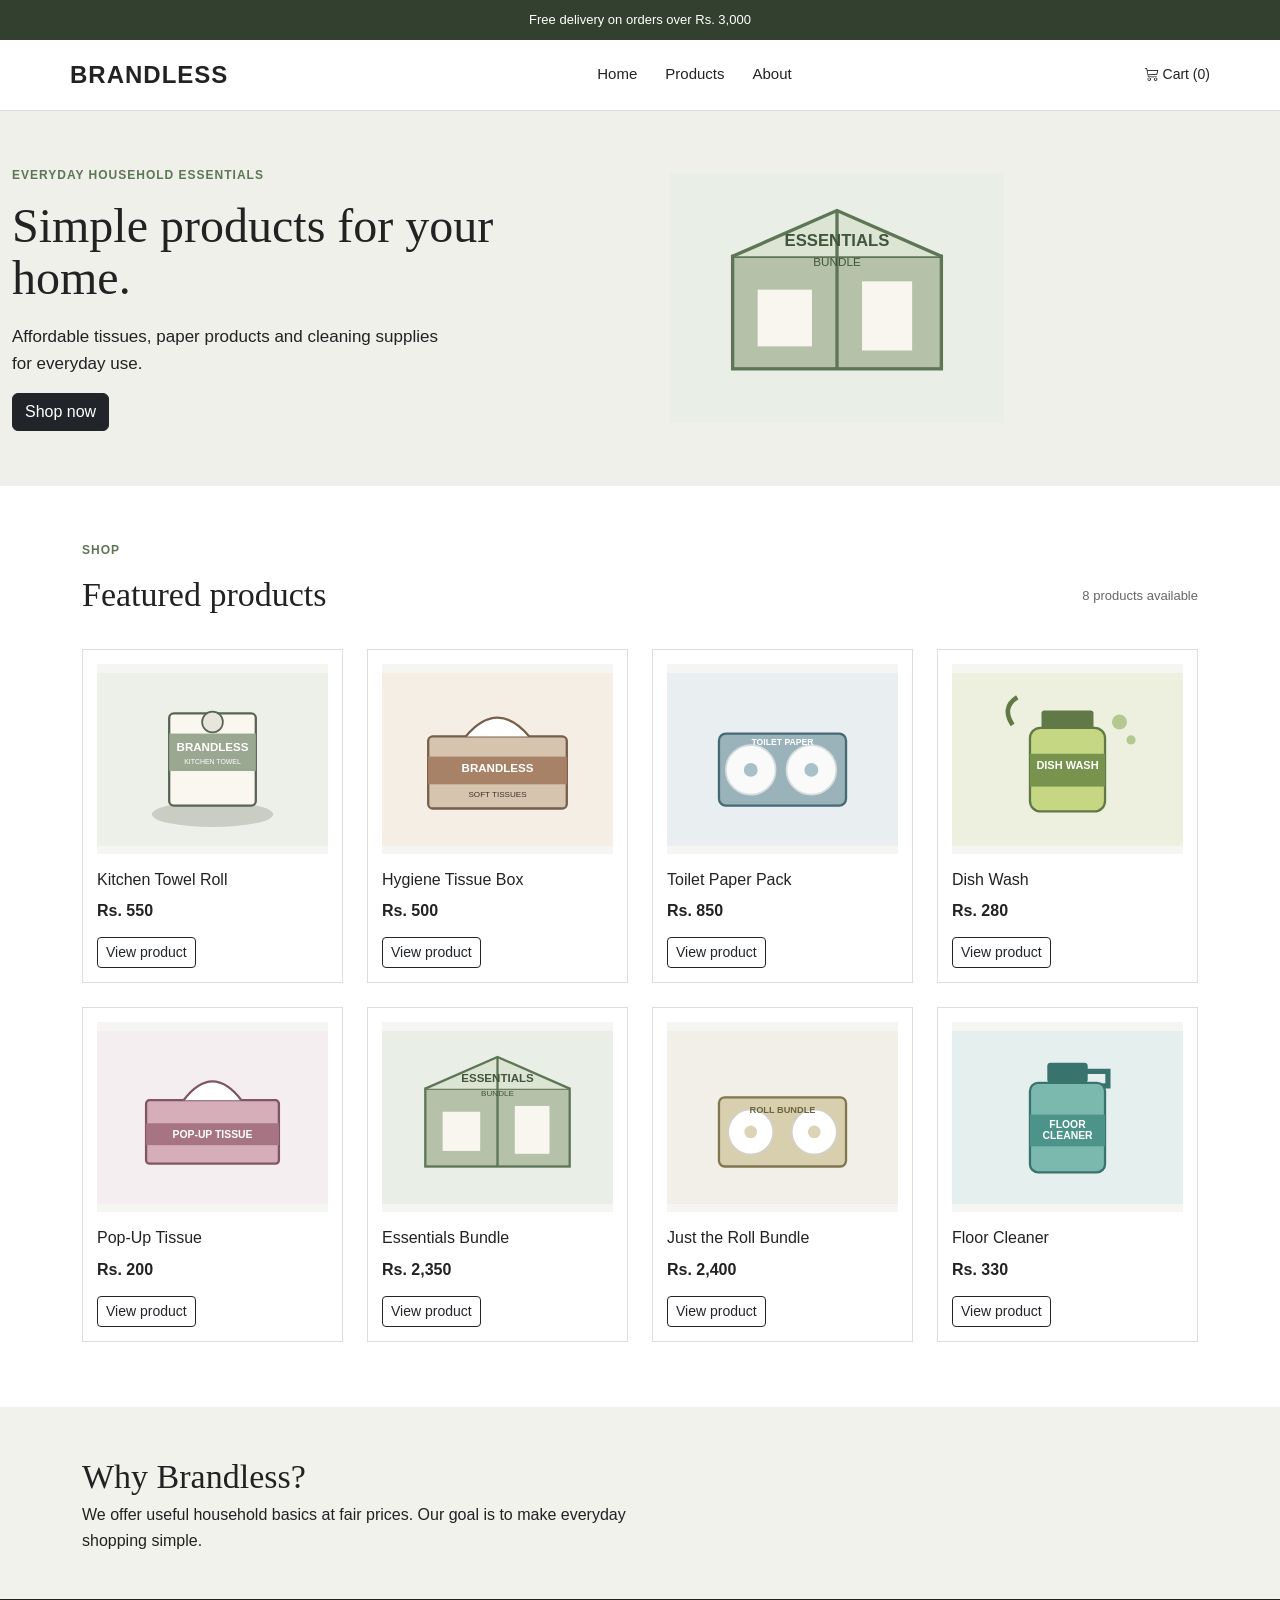
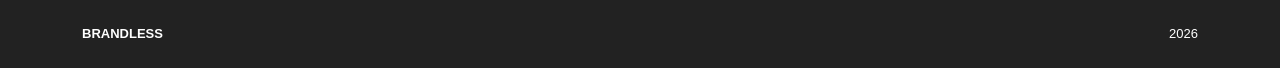
==== midterm-lab-exam/index.html @ e2c4e07b "midterm: baseline copy" ====
<!doctype html>
<html lang="en">
<head>
  <meta charset="utf-8">
  <meta name="viewport" content="width=device-width, initial-scale=1">
  <title>Brandless Store</title>
  <link href="bootstrap.min.css" rel="stylesheet">
  <link href="bootstrap-icons.css" rel="stylesheet">
  <link href="styles.css" rel="stylesheet">
</head>
<body>
  <div class="top-bar">Free delivery on orders over Rs. 3,000</div>
  <header>
    <nav class="navbar container">
      <a class="navbar-brand" href="index.html">BRANDLESS</a>
      <input class="nav-toggle" type="checkbox" id="nav-toggle">
      <label class="navbar-toggler" for="nav-toggle"><i class="bi bi-list"></i></label>
      <div class="nav-links">
        <a href="index.html">Home</a>
        <a href="#products">Products</a>
        <a href="#about">About</a>
      </div>
      <a class="cart" href="#cart"><i class="bi bi-cart3"></i> Cart (0)</a>
    </nav>
  </header>
  <main>
    <section class="hero">
      <div class="container row align-items-center">
        <div class="col-md-6">
          <p class="small-title">Everyday household essentials</p>
          <h1>Simple products for your home.</h1>
          <p>Affordable tissues, paper products and cleaning supplies for everyday use.</p>
          <a class="btn btn-dark" href="#products">Shop now</a>
        </div>
        <div class="col-md-6 hero-picture">
          <img src="assets/essentials-bundle.svg" alt="Brandless essentials bundle">
        </div>
      </div>
    </section>
    <section class="container products" id="products">
      <div class="heading">
        <div>
          <p class="small-title">Shop</p>
          <h2>Featured products</h2>
        </div>
        <p>8 products available</p>
      </div>
      <div class="row row-cols-1 row-cols-sm-2 row-cols-lg-4 g-4">
      <div class="col">
        <article class="product-card">
          <img src="assets/kitchen-towel.svg" alt="Kitchen Towel Roll">
          <h3>Kitchen Towel Roll</h3>
          <p>Rs. 550</p>
          <a href="product.html" class="btn btn-outline-dark btn-sm">View product</a>
        </article>
      </div>
      <div class="col">
        <article class="product-card">
          <img src="assets/tissue-box.svg" alt="Hygiene Tissue Box">
          <h3>Hygiene Tissue Box</h3>
          <p>Rs. 500</p>
          <a href="product.html" class="btn btn-outline-dark btn-sm">View product</a>
        </article>
      </div>
      <div class="col">
        <article class="product-card">
          <img src="assets/toilet-paper.svg" alt="Toilet Paper Pack">
          <h3>Toilet Paper Pack</h3>
          <p>Rs. 850</p>
          <a href="product.html" class="btn btn-outline-dark btn-sm">View product</a>
        </article>
      </div>
      <div class="col">
        <article class="product-card">
          <img src="assets/dish-wash.svg" alt="Dish Wash">
          <h3>Dish Wash</h3>
          <p>Rs. 280</p>
          <a href="product.html" class="btn btn-outline-dark btn-sm">View product</a>
        </article>
      </div>
      <div class="col">
        <article class="product-card">
          <img src="assets/pop-up-tissue.svg" alt="Pop Up Tissue">
          <h3>Pop-Up Tissue</h3>
          <p>Rs. 200</p>
          <a href="product.html" class="btn btn-outline-dark btn-sm">View product</a>
        </article>
      </div>
      <div class="col">
        <article class="product-card">
          <img src="assets/essentials-bundle.svg" alt="Essentials Bundle">
          <h3>Essentials Bundle</h3>
          <p>Rs. 2,350</p>
          <a href="product.html" class="btn btn-outline-dark btn-sm">View product</a>
        </article>
      </div>
      <div class="col">
        <article class="product-card">
          <img src="assets/roll-bundle.svg" alt="Just the Roll Bundle">
          <h3>Just the Roll Bundle</h3>
          <p>Rs. 2,400</p>
          <a href="product.html" class="btn btn-outline-dark btn-sm">View product</a>
        </article>
      </div>
      <div class="col">
        <article class="product-card">
          <img src="assets/floor-cleaner.svg" alt="Floor Cleaner">
          <h3>Floor Cleaner</h3>
          <p>Rs. 330</p>
          <a href="product.html" class="btn btn-outline-dark btn-sm">View product</a>
        </article>
      </div>
    </div>
  </section>
  <section class="about" id="about">
    <div class="container">
      <h2>Why Brandless?</h2>
      <p>We offer useful household basics at fair prices. Our goal is to make everyday shopping simple.</p>
    </div>
  </section>
  </main>
  <footer><div class="container"><strong>BRANDLESS</strong><span>2026</span></div></footer>
</body>
</html>
---- midterm-lab-exam/styles.css ----
*{
  box-sizing:border-box
}
body{
  margin:0;
  font-family:Arial,sans-serif;
  color:#222;
  background:#fff
}
.top-bar{
  background:#33402f;
  color:#fff;
  text-align:center;
  padding:10px;
  font-size:13px
}
header{
  border-bottom:1px solid #ddd;
  background:#fff
}
.navbar{
  min-height:70px;
  display:flex;
  align-items:center
}
.navbar-brand{
  font-size:24px;
  font-weight:bold;
  letter-spacing:1px;
  color:#222;
  text-decoration:none
}
.nav-links{
  display:flex;
  gap:28px;
  margin:auto
}
.nav-links a{
  color:#222;
  text-decoration:none;
  font-size:15px
}
.nav-links a:hover{
  color:#5e7556
}
.cart{
  color:#222;
  text-decoration:none;
  font-size:14px
}
.nav-toggle,.navbar-toggler{
  display:none
}
.hero{
  background:#eef0e9;
  padding:55px 0
}
.small-title{
  text-transform:uppercase;
  letter-spacing:1px;
  font-size:12px;
  color:#5e7556;
  font-weight:bold
}
.hero h1,.detail-page h1{
  font-family:Georgia,serif;
  font-size:48px;
  line-height:1.1;
  margin:12px 0 18px
}
.hero p:not(.small-title){
  font-size:17px;
  line-height:1.6;
  max-width:450px
}
.hero-picture{
  text-align:center
}
.hero-picture img{
  width:100%;
  max-width:390px;
  height:250px;
  object-fit:contain
}
.products{
  padding-top:55px;
  padding-bottom:65px
}
.heading{
  display:flex;
  align-items:end;
  justify-content:space-between;
  margin-bottom:28px
}
.heading h2,.about h2{
  font-family:Georgia,serif;
  font-size:34px;
  margin:5px 0
}
.heading>p{
  font-size:13px;
  color:#666
}
.product-card{
  border:1px solid #ddd;
  padding:14px;
  height:100%;
  background:#fff
}
.product-card img{
  display:block;
  width:100%;
  height:190px;
  object-fit:contain;
  background:#f5f5f2;
  margin-bottom:16px
}
.product-card h3{
  font-size:16px;
  margin:0 0 10px
}
.product-card p{
  font-weight:bold;
  margin:0 0 14px
}

.product-card button:disabled{
  cursor:not-allowed;
  opacity:.45
}
.about{
  background:#f1f2ec;
  padding:45px 0
}
.about p{
  max-width:600px;
  line-height:1.6;
  margin-bottom:0
}
footer{
  background:#222;
  color:#fff;
  padding:25px 0
}
footer .container{
  display:flex;
  justify-content:space-between;
  font-size:13px
}
.detail-page{
  padding-top:40px;
  padding-bottom:75px
}
.back{
  display:inline-block;
  margin-bottom:30px;
  color:#333
}
.detail-image{
  background:#f5f5f2;
  padding:30px
}
.detail-image img{
  width:100%;
  height:430px;
  object-fit:contain
}
.price{
  font-size:23px;
  font-weight:bold
}
.detail-page p,.detail-page li{
  line-height:1.6
}
.detail-page select{
  max-width:110px;
  margin:7px 0 16px
}
.detail-page label{
  font-weight:bold;
  font-size:14px
}
.add-button{
  display:block;
  width:100%;
  padding:12px
}

.delivery{
  font-size:14px;
  color:#596552;
  margin-top:16px
}
@media(max-width:767.98px){
  .navbar{
  flex-wrap:wrap
}
.navbar-brand{
  margin-right:auto
}
.navbar-toggler{
  display:block;
  border:0;
  background:transparent;
  font-size:25px;
  order:2;
  margin-right:15px
}
.cart{
  order:3
}
.nav-links{
  display:none;
  order:4;
  flex-basis:100%;
  margin:12px 0 15px;
  flex-direction:column;
  gap:12px
}
.nav-toggle:checked~.nav-links{
  display:flex
}
.hero{
  padding:40px 0
}
.hero h1,.detail-page h1{
  font-size:37px
}
.hero-picture{
  margin-top:25px
}
.products{
  padding-top:40px
}
.product-card img{
  height:240px
}
.heading{
  align-items:center
}
.heading h2{
  font-size:29px
}
.heading>p{
  display:none
}
.detail-image img{
  height:300px
}
footer .container{
  flex-direction:column;
  gap:8px
}

}
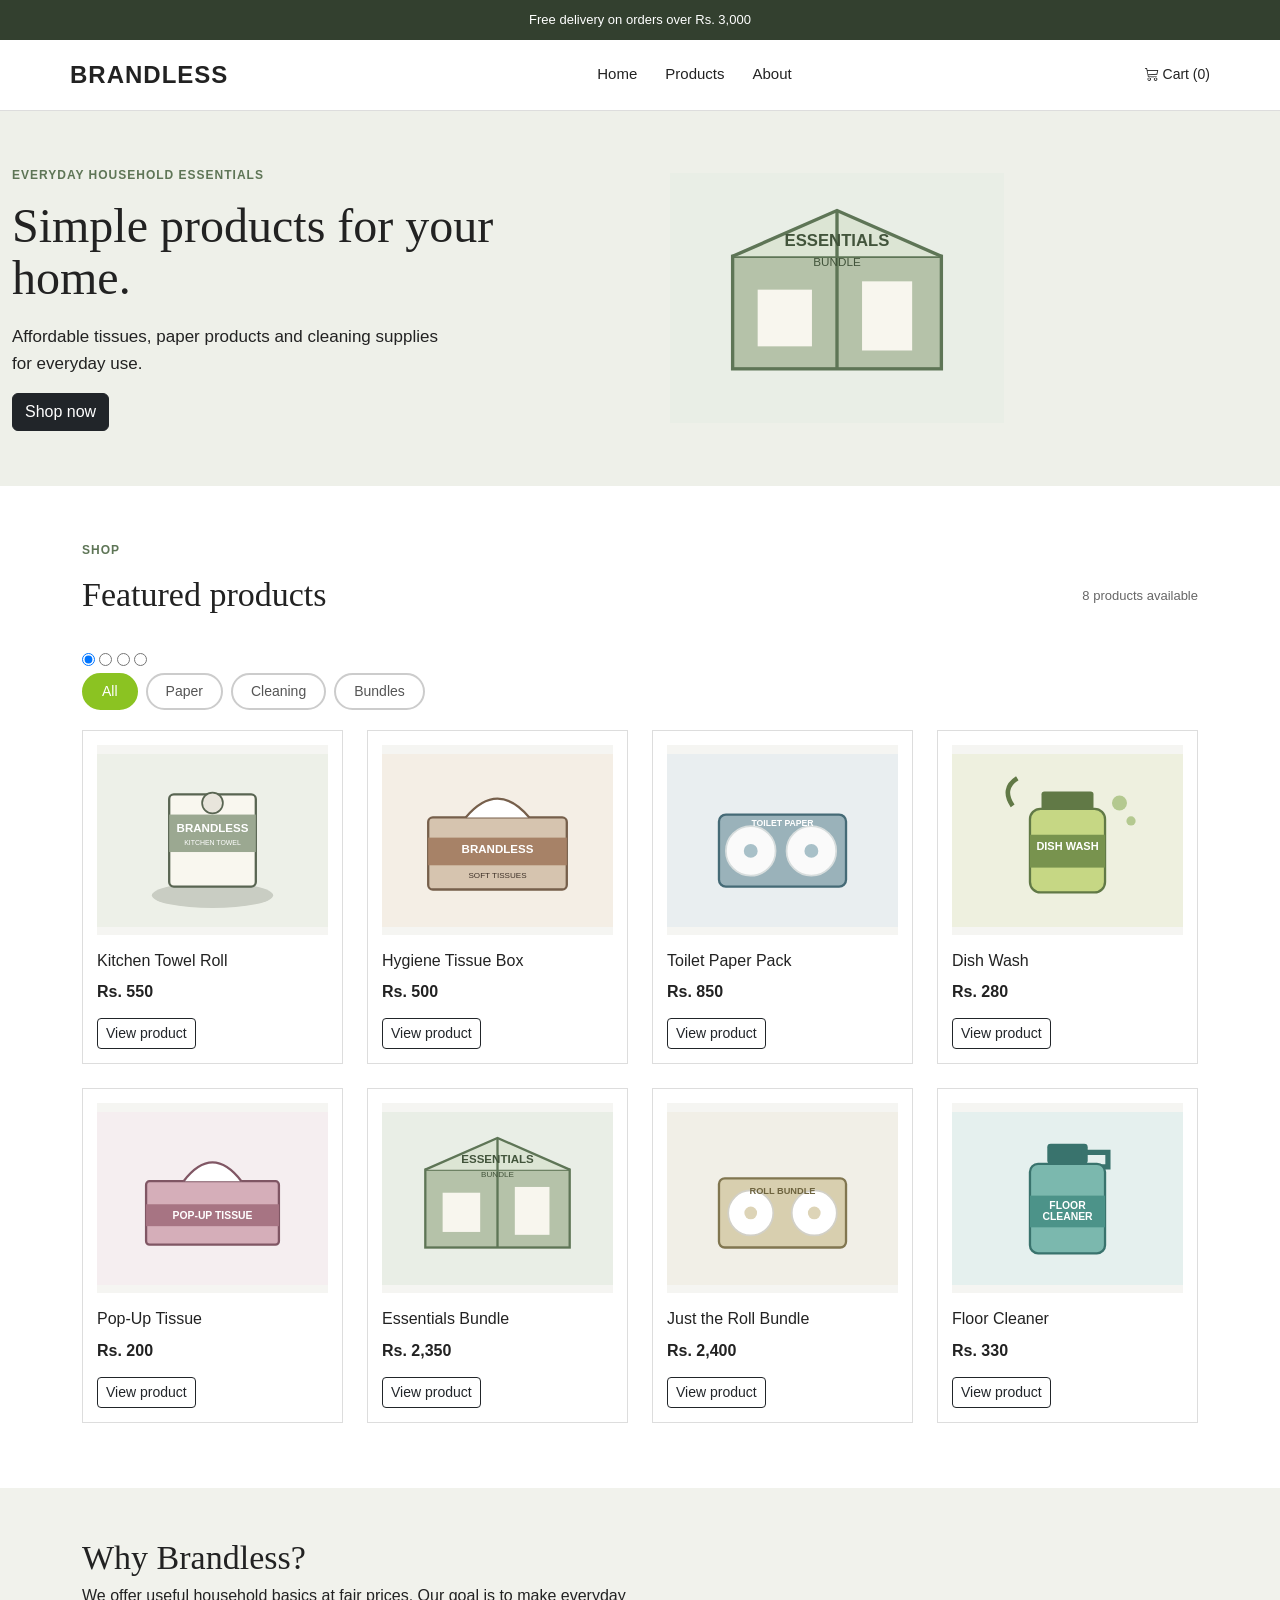
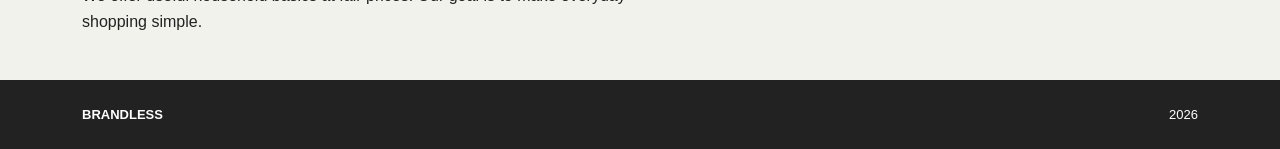
==== commit a11f4c22: "midterm task 1" ====
--- a/midterm-lab-exam/index.html
+++ b/midterm-lab-exam/index.html
@@ -45,79 +45,98 @@
         </div>
         <p>8 products available</p>
       </div>
-      <div class="row row-cols-1 row-cols-sm-2 row-cols-lg-4 g-4">
-      <div class="col">
-        <article class="product-card">
-          <img src="assets/kitchen-towel.svg" alt="Kitchen Towel Roll">
-          <h3>Kitchen Towel Roll</h3>
-          <p>Rs. 550</p>
-          <a href="product.html" class="btn btn-outline-dark btn-sm">View product</a>
-        </article>
+
+      <!-- ═══════════════════════════════════════════════════════
+           TASK 1 — CSS-only category filter
+           K = 3 → categories: Paper, Cleaning, Bundles
+           Inputs are direct siblings of #product-grid so the
+           ~ combinator can reach it. Labels stay in .filter-bar.
+           ═══════════════════════════════════════════════════════ -->
+      <input type="radio" name="cat" id="cat-all"      value="all"      checked>
+      <input type="radio" name="cat" id="cat-paper"    value="paper">
+      <input type="radio" name="cat" id="cat-cleaning" value="cleaning">
+      <input type="radio" name="cat" id="cat-bundles"  value="bundles">
+
+      <div class="filter-bar">
+        <label for="cat-all"      class="filter-label">All</label>
+        <label for="cat-paper"    class="filter-label">Paper</label>
+        <label for="cat-cleaning" class="filter-label">Cleaning</label>
+        <label for="cat-bundles"  class="filter-label">Bundles</label>
       </div>
-      <div class="col">
-        <article class="product-card">
-          <img src="assets/tissue-box.svg" alt="Hygiene Tissue Box">
-          <h3>Hygiene Tissue Box</h3>
-          <p>Rs. 500</p>
-          <a href="product.html" class="btn btn-outline-dark btn-sm">View product</a>
-        </article>
+
+      <div class="row row-cols-1 row-cols-sm-2 row-cols-lg-4 g-4" id="product-grid">
+        <div class="col" data-category="paper">
+          <article class="product-card">
+            <img src="assets/kitchen-towel.svg" alt="Kitchen Towel Roll">
+            <h3>Kitchen Towel Roll</h3>
+            <p>Rs. 550</p>
+            <a href="product.html" class="btn btn-outline-dark btn-sm">View product</a>
+          </article>
+        </div>
+        <div class="col" data-category="paper">
+          <article class="product-card">
+            <img src="assets/tissue-box.svg" alt="Hygiene Tissue Box">
+            <h3>Hygiene Tissue Box</h3>
+            <p>Rs. 500</p>
+            <a href="product.html" class="btn btn-outline-dark btn-sm">View product</a>
+          </article>
+        </div>
+        <div class="col" data-category="paper">
+          <article class="product-card">
+            <img src="assets/toilet-paper.svg" alt="Toilet Paper Pack">
+            <h3>Toilet Paper Pack</h3>
+            <p>Rs. 850</p>
+            <a href="product.html" class="btn btn-outline-dark btn-sm">View product</a>
+          </article>
+        </div>
+        <div class="col" data-category="cleaning">
+          <article class="product-card">
+            <img src="assets/dish-wash.svg" alt="Dish Wash">
+            <h3>Dish Wash</h3>
+            <p>Rs. 280</p>
+            <a href="product.html" class="btn btn-outline-dark btn-sm">View product</a>
+          </article>
+        </div>
+        <div class="col" data-category="paper">
+          <article class="product-card">
+            <img src="assets/pop-up-tissue.svg" alt="Pop Up Tissue">
+            <h3>Pop-Up Tissue</h3>
+            <p>Rs. 200</p>
+            <a href="product.html" class="btn btn-outline-dark btn-sm">View product</a>
+          </article>
+        </div>
+        <div class="col" data-category="bundles">
+          <article class="product-card">
+            <img src="assets/essentials-bundle.svg" alt="Essentials Bundle">
+            <h3>Essentials Bundle</h3>
+            <p>Rs. 2,350</p>
+            <a href="product.html" class="btn btn-outline-dark btn-sm">View product</a>
+          </article>
+        </div>
+        <div class="col" data-category="bundles">
+          <article class="product-card">
+            <img src="assets/roll-bundle.svg" alt="Just the Roll Bundle">
+            <h3>Just the Roll Bundle</h3>
+            <p>Rs. 2,400</p>
+            <a href="product.html" class="btn btn-outline-dark btn-sm">View product</a>
+          </article>
+        </div>
+        <div class="col" data-category="cleaning">
+          <article class="product-card">
+            <img src="assets/floor-cleaner.svg" alt="Floor Cleaner">
+            <h3>Floor Cleaner</h3>
+            <p>Rs. 330</p>
+            <a href="product.html" class="btn btn-outline-dark btn-sm">View product</a>
+          </article>
+        </div>
       </div>
-      <div class="col">
-        <article class="product-card">
-          <img src="assets/toilet-paper.svg" alt="Toilet Paper Pack">
-          <h3>Toilet Paper Pack</h3>
-          <p>Rs. 850</p>
-          <a href="product.html" class="btn btn-outline-dark btn-sm">View product</a>
-        </article>
+    </section>
+    <section class="about" id="about">
+      <div class="container">
+        <h2>Why Brandless?</h2>
+        <p>We offer useful household basics at fair prices. Our goal is to make everyday shopping simple.</p>
       </div>
-      <div class="col">
-        <article class="product-card">
-          <img src="assets/dish-wash.svg" alt="Dish Wash">
-          <h3>Dish Wash</h3>
-          <p>Rs. 280</p>
-          <a href="product.html" class="btn btn-outline-dark btn-sm">View product</a>
-        </article>
-      </div>
-      <div class="col">
-        <article class="product-card">
-          <img src="assets/pop-up-tissue.svg" alt="Pop Up Tissue">
-          <h3>Pop-Up Tissue</h3>
-          <p>Rs. 200</p>
-          <a href="product.html" class="btn btn-outline-dark btn-sm">View product</a>
-        </article>
-      </div>
-      <div class="col">
-        <article class="product-card">
-          <img src="assets/essentials-bundle.svg" alt="Essentials Bundle">
-          <h3>Essentials Bundle</h3>
-          <p>Rs. 2,350</p>
-          <a href="product.html" class="btn btn-outline-dark btn-sm">View product</a>
-        </article>
-      </div>
-      <div class="col">
-        <article class="product-card">
-          <img src="assets/roll-bundle.svg" alt="Just the Roll Bundle">
-          <h3>Just the Roll Bundle</h3>
-          <p>Rs. 2,400</p>
-          <a href="product.html" class="btn btn-outline-dark btn-sm">View product</a>
-        </article>
-      </div>
-      <div class="col">
-        <article class="product-card">
-          <img src="assets/floor-cleaner.svg" alt="Floor Cleaner">
-          <h3>Floor Cleaner</h3>
-          <p>Rs. 330</p>
-          <a href="product.html" class="btn btn-outline-dark btn-sm">View product</a>
-        </article>
-      </div>
-    </div>
-  </section>
-  <section class="about" id="about">
-    <div class="container">
-      <h2>Why Brandless?</h2>
-      <p>We offer useful household basics at fair prices. Our goal is to make everyday shopping simple.</p>
-    </div>
-  </section>
+    </section>
   </main>
   <footer><div class="container"><strong>BRANDLESS</strong><span>2026</span></div></footer>
 </body>
--- a/midterm-lab-exam/styles.css
+++ b/midterm-lab-exam/styles.css
@@ -1,3 +1,6 @@
+/* ============================================================
+   BASE / RESET
+   ============================================================ */
 *{
   box-sizing:border-box
 }
@@ -7,6 +10,10 @@
   color:#222;
   background:#fff
 }
+
+/* ============================================================
+   TOP BAR
+   ============================================================ */
 .top-bar{
   background:#33402f;
   color:#fff;
@@ -14,6 +21,10 @@
   padding:10px;
   font-size:13px
 }
+
+/* ============================================================
+   HEADER / NAV
+   ============================================================ */
 header{
   border-bottom:1px solid #ddd;
   background:#fff
@@ -51,6 +62,10 @@
 .nav-toggle,.navbar-toggler{
   display:none
 }
+
+/* ============================================================
+   HERO
+   ============================================================ */
 .hero{
   background:#eef0e9;
   padding:55px 0
@@ -82,6 +97,10 @@
   height:250px;
   object-fit:contain
 }
+
+/* ============================================================
+   PRODUCTS SECTION
+   ============================================================ */
 .products{
   padding-top:55px;
   padding-bottom:65px
@@ -101,6 +120,10 @@
   font-size:13px;
   color:#666
 }
+
+/* ============================================================
+   PRODUCT CARDS
+   ============================================================ */
 .product-card{
   border:1px solid #ddd;
   padding:14px;
@@ -123,11 +146,104 @@
   font-weight:bold;
   margin:0 0 14px
 }
-
 .product-card button:disabled{
   cursor:not-allowed;
   opacity:.45
 }
+
+/* ============================================================
+   TASK 1 — CSS-ONLY CATEGORY FILTER
+   ─────────────────────────────────────────────────────────────
+   N = 63 → K = 3 categories: Paper, Cleaning, Bundles
+   Accent colour: hsl(81, 70%, 45%)   [H = (63×7) mod 360 = 81]
+
+   How it works:
+   • Radio inputs are invisible (position:absolute; opacity:0)
+     but remain in the normal document flow so the CSS
+     general-sibling combinator (~) can reach #product-grid.
+   • When a category radio is :checked, ALL .col cards get
+     display:none first; then only the matching [data-category]
+     cards are restored to display:block.
+   • Selecting "All" has no hiding rule → everything is visible.
+   • No JavaScript involved anywhere in this task.
+   ============================================================ */
+
+/* Keep radio inputs invisible but in-flow */
+.filter-bar input[type="radio"]{
+  position:absolute;
+  opacity:0;
+  width:0;
+  height:0;
+  pointer-events:none
+}
+
+/* Pill container */
+.filter-bar{
+  display:flex;
+  flex-wrap:wrap;
+  gap:8px;
+  margin-bottom:20px;
+  align-items:center
+}
+
+/* Default pill appearance */
+.filter-label{
+  display:inline-block;
+  padding:6px 18px;
+  border:2px solid #ccc;
+  border-radius:999px;
+  cursor:pointer;
+  font-size:14px;
+  font-weight:500;
+  color:#555;
+  transition:border-color .15s, background .15s, color .15s;
+  user-select:none
+}
+.filter-label:hover{
+  border-color:#999;
+  color:#222
+}
+
+/* Selected pill — accent colour hsl(81, 70%, 45%) */
+#cat-all:checked      ~ .filter-bar .filter-label[for="cat-all"],
+#cat-paper:checked    ~ .filter-bar .filter-label[for="cat-paper"],
+#cat-cleaning:checked ~ .filter-bar .filter-label[for="cat-cleaning"],
+#cat-bundles:checked  ~ .filter-bar .filter-label[for="cat-bundles"]{
+  background:hsl(81,70%,45%);
+  border-color:hsl(81,70%,45%);
+  color:#fff
+}
+
+/* ── Filtering rules ─────────────────────────────────────── */
+/* Paper selected: hide all, then show paper */
+#cat-paper:checked ~ #product-grid .col{
+  display:none
+}
+#cat-paper:checked ~ #product-grid .col[data-category="paper"]{
+  display:block
+}
+
+/* Cleaning selected: hide all, then show cleaning */
+#cat-cleaning:checked ~ #product-grid .col{
+  display:none
+}
+#cat-cleaning:checked ~ #product-grid .col[data-category="cleaning"]{
+  display:block
+}
+
+/* Bundles selected: hide all, then show bundles */
+#cat-bundles:checked ~ #product-grid .col{
+  display:none
+}
+#cat-bundles:checked ~ #product-grid .col[data-category="bundles"]{
+  display:block
+}
+
+/* "All" → no hiding rule needed; everything stays visible by default */
+
+/* ============================================================
+   ABOUT SECTION
+   ============================================================ */
 .about{
   background:#f1f2ec;
   padding:45px 0
@@ -137,6 +253,10 @@
   line-height:1.6;
   margin-bottom:0
 }
+
+/* ============================================================
+   FOOTER
+   ============================================================ */
 footer{
   background:#222;
   color:#fff;
@@ -147,6 +267,10 @@
   justify-content:space-between;
   font-size:13px
 }
+
+/* ============================================================
+   PRODUCT DETAIL PAGE (unchanged from assignment-2)
+   ============================================================ */
 .detail-page{
   padding-top:40px;
   padding-bottom:75px
@@ -185,73 +309,73 @@
   width:100%;
   padding:12px
 }
-
 .delivery{
   font-size:14px;
   color:#596552;
   margin-top:16px
 }
+
+/* ============================================================
+   RESPONSIVE — MOBILE (unchanged from assignment-2)
+   ============================================================ */
 @media(max-width:767.98px){
   .navbar{
-  flex-wrap:wrap
-}
-.navbar-brand{
-  margin-right:auto
-}
-.navbar-toggler{
-  display:block;
-  border:0;
-  background:transparent;
-  font-size:25px;
-  order:2;
-  margin-right:15px
-}
-.cart{
-  order:3
-}
-.nav-links{
-  display:none;
-  order:4;
-  flex-basis:100%;
-  margin:12px 0 15px;
-  flex-direction:column;
-  gap:12px
-}
-.nav-toggle:checked~.nav-links{
-  display:flex
-}
-.hero{
-  padding:40px 0
-}
-.hero h1,.detail-page h1{
-  font-size:37px
-}
-.hero-picture{
-  margin-top:25px
-}
-.products{
-  padding-top:40px
-}
-.product-card img{
-  height:240px
-}
-.heading{
-  align-items:center
-}
-.heading h2{
-  font-size:29px
-}
-.heading>p{
-  display:none
-}
-.detail-image img{
-  height:300px
-}
-footer .container{
-  flex-direction:column;
-  gap:8px
-}
-
-}
-
-
+    flex-wrap:wrap
+  }
+  .navbar-brand{
+    margin-right:auto
+  }
+  .navbar-toggler{
+    display:block;
+    border:0;
+    background:transparent;
+    font-size:25px;
+    order:2;
+    margin-right:15px
+  }
+  .cart{
+    order:3
+  }
+  .nav-links{
+    display:none;
+    order:4;
+    flex-basis:100%;
+    margin:12px 0 15px;
+    flex-direction:column;
+    gap:12px
+  }
+  .nav-toggle:checked~.nav-links{
+    display:flex
+  }
+  .hero{
+    padding:40px 0
+  }
+  .hero h1,.detail-page h1{
+    font-size:37px
+  }
+  .hero-picture{
+    margin-top:25px
+  }
+  .products{
+    padding-top:40px
+  }
+  .product-card img{
+    height:240px
+  }
+  .heading{
+    align-items:center
+  }
+  .heading h2{
+    font-size:29px
+  }
+  .heading>p{
+    display:none
+  }
+  .detail-image img{
+    height:300px
+  }
+  footer .container{
+    flex-direction:column;
+    gap:8px
+  }
+}
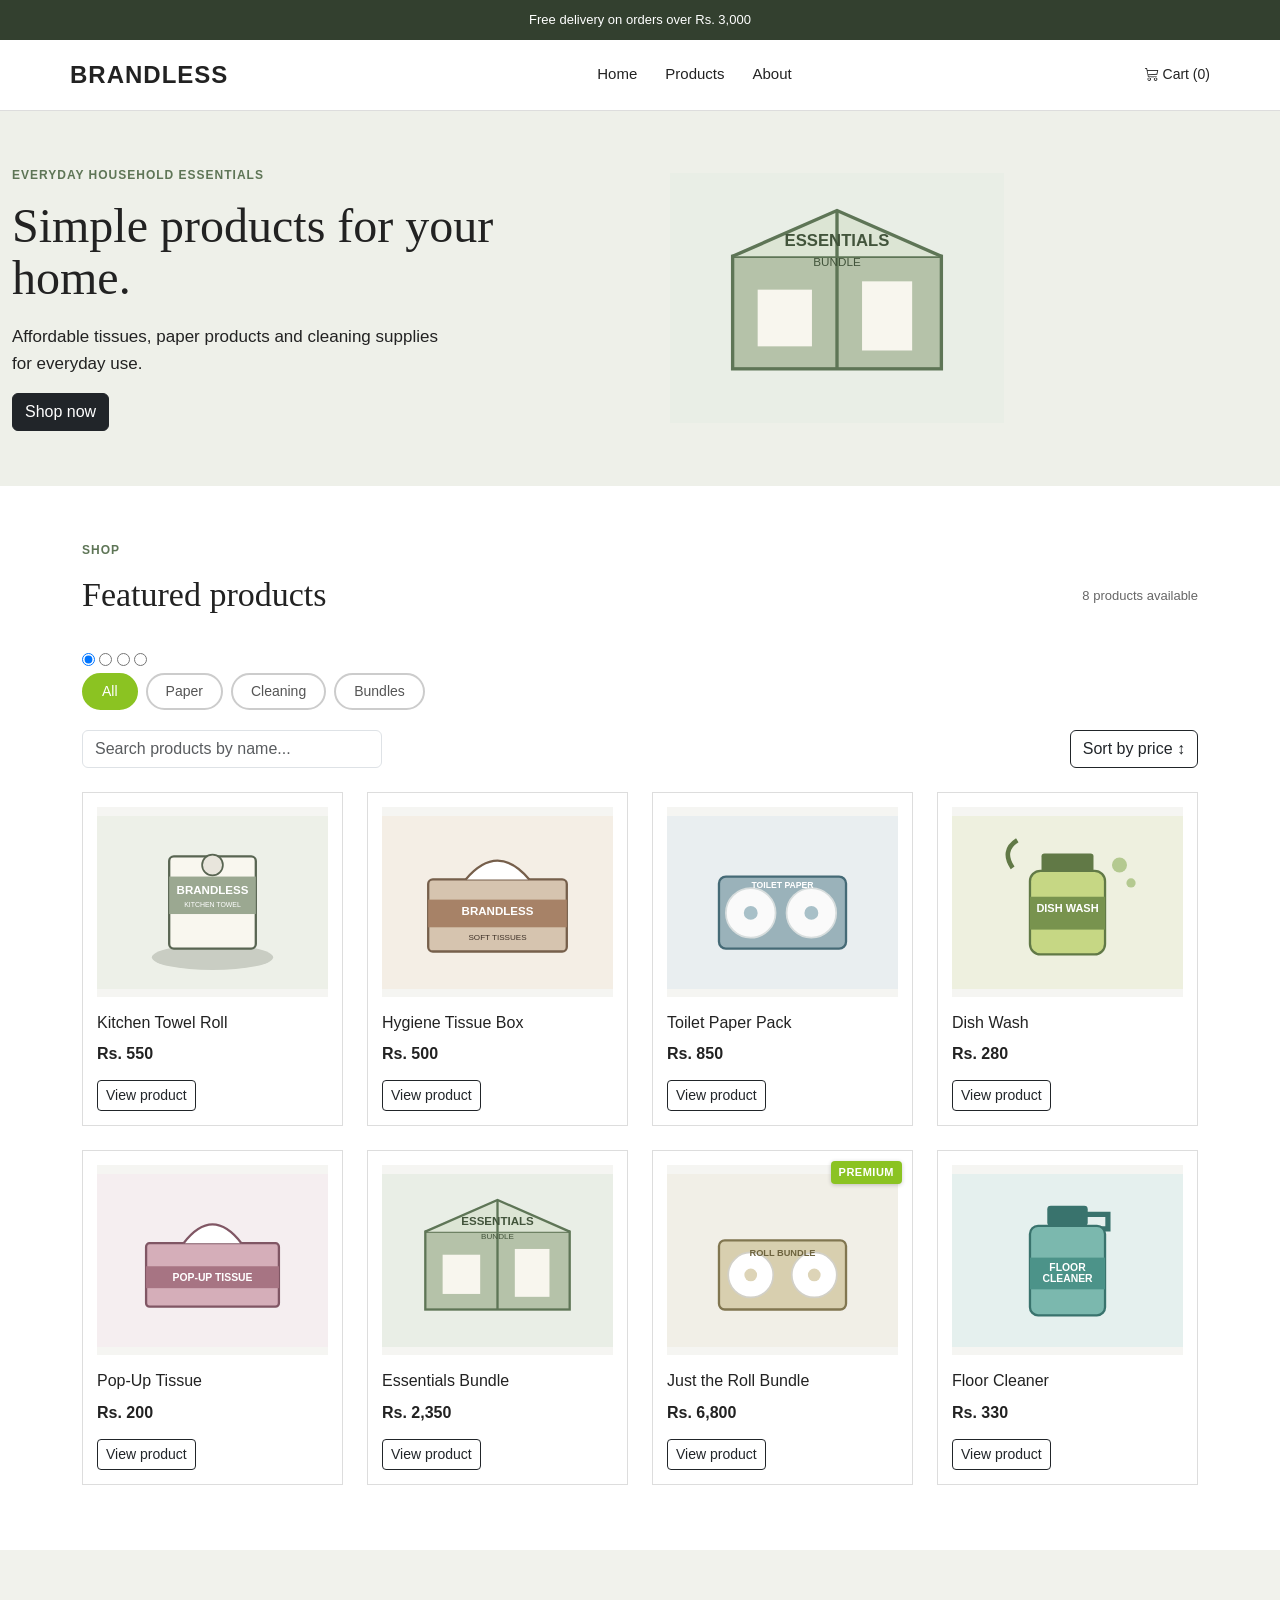
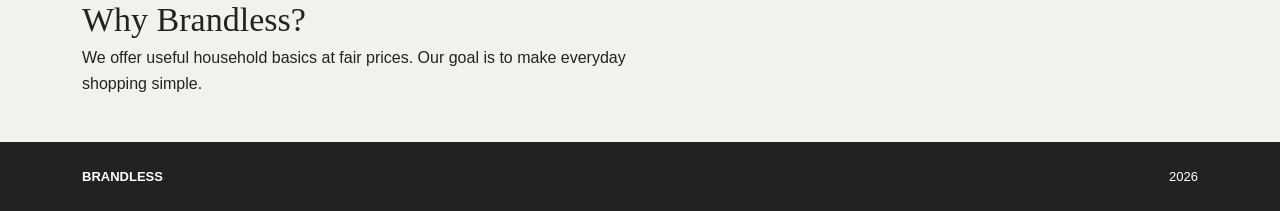
==== commit 51af8125: "midterm: Task 3" ====
--- a/midterm-lab-exam/index.html
+++ b/midterm-lab-exam/index.html
@@ -64,6 +64,17 @@
         <label for="cat-bundles"  class="filter-label">Bundles</label>
       </div>
 
+      <!-- Task 3: Live search and price sort controls -->
+      <div class="search-sort-bar d-flex flex-wrap gap-2 justify-content-between align-items-center mb-4">
+        <input type="search" id="search-box" class="form-control" style="max-width: 300px;" placeholder="Search products by name..." aria-label="Search products">
+        <button id="sort-btn" class="btn btn-outline-dark" type="button">Sort by price ↕</button>
+      </div>
+
+      <!-- Task 3: No products found message in place of grid -->
+      <div id="no-results" class="text-center py-5" style="display: none;">
+        <p class="fs-4 text-muted mb-0">No products found</p>
+      </div>
+
       <div class="row row-cols-1 row-cols-sm-2 row-cols-lg-4 g-4" id="product-grid">
         <div class="col" data-category="paper">
           <article class="product-card">
@@ -117,7 +128,7 @@
           <article class="product-card">
             <img src="assets/roll-bundle.svg" alt="Just the Roll Bundle">
             <h3>Just the Roll Bundle</h3>
-            <p>Rs. 2,400</p>
+            <p>Rs. 6,800</p>
             <a href="product.html" class="btn btn-outline-dark btn-sm">View product</a>
           </article>
         </div>
@@ -139,5 +150,6 @@
     </section>
   </main>
   <footer><div class="container"><strong>BRANDLESS</strong><span>2026</span></div></footer>
+  <script src="script.js"></script>
 </body>
 </html>
--- a/midterm-lab-exam/styles.css
+++ b/midterm-lab-exam/styles.css
@@ -128,7 +128,25 @@
   border:1px solid #ddd;
   padding:14px;
   height:100%;
-  background:#fff
+  background:#fff;
+  position:relative;
+}
+
+/* Task 3 — Premium Badge (using Accent hue H=81) */
+.premium-label{
+  position:absolute;
+  top:10px;
+  right:10px;
+  background-color:hsl(81, 70%, 45%);
+  color:#fff;
+  font-size:11px;
+  font-weight:bold;
+  text-transform:uppercase;
+  padding:3px 8px;
+  border-radius:4px;
+  letter-spacing:0.5px;
+  box-shadow:0 1px 4px rgba(0,0,0,0.2);
+  z-index:2;
 }
 .product-card img{
   display:block;
@@ -269,7 +287,10 @@
 }
 
 /* ============================================================
-   PRODUCT DETAIL PAGE (unchanged from assignment-2)
+   TASK 2 — PRODUCT DETAIL PAGE
+   CSS Grid with named grid-template-areas.
+   BP = 663px  (600 + N, where N = 63)
+   Sticky top = (N mod 40) + 70 = 23 + 70 = 93px
    ============================================================ */
 .detail-page{
   padding-top:40px;
@@ -278,7 +299,8 @@
 .back{
   display:inline-block;
   margin-bottom:30px;
-  color:#333
+  color:#333;
+  text-decoration:none
 }
 .detail-image{
   background:#f5f5f2;
@@ -313,6 +335,58 @@
   font-size:14px;
   color:#596552;
   margin-top:16px
+}
+
+/*
+  Grid layout — named areas
+  Below 663px → one column:  image / details / desc  (stacked)
+  663px+      → two columns: image | details,  desc spans both
+*/
+.product-layout{
+  display:grid;
+  grid-template-areas:
+    "image"
+    "details"
+    "desc";
+  gap:32px
+}
+
+.product-image-area   { grid-area: image   }
+.product-details-area { grid-area: details }
+.product-desc-area    { grid-area: desc    }
+
+/* Wide layout from BP = 663px */
+@media(min-width:663px){
+  .product-layout{
+    grid-template-columns: 1fr 1fr;
+    grid-template-areas:
+      "image   details"
+      "desc    desc";
+  }
+
+  /*
+    Sticky details box.
+    align-self:start is essential — without it the grid item
+    stretches to fill the full row height and sticky has no
+    room to scroll within, so it stops working.
+    top: 93px = (63 mod 40) + 70
+  */
+  .product-details-area{
+    position:sticky;
+    top:93px;
+    align-self:start;
+    background:#fff;
+    border-radius:12px;
+    padding:24px;
+    box-shadow:0 2px 12px rgba(0,0,0,.07)
+  }
+}
+
+/* Smaller image on mobile */
+@media(max-width:662px){
+  .detail-image img{
+    height:280px
+  }
 }
 
 /* ============================================================
